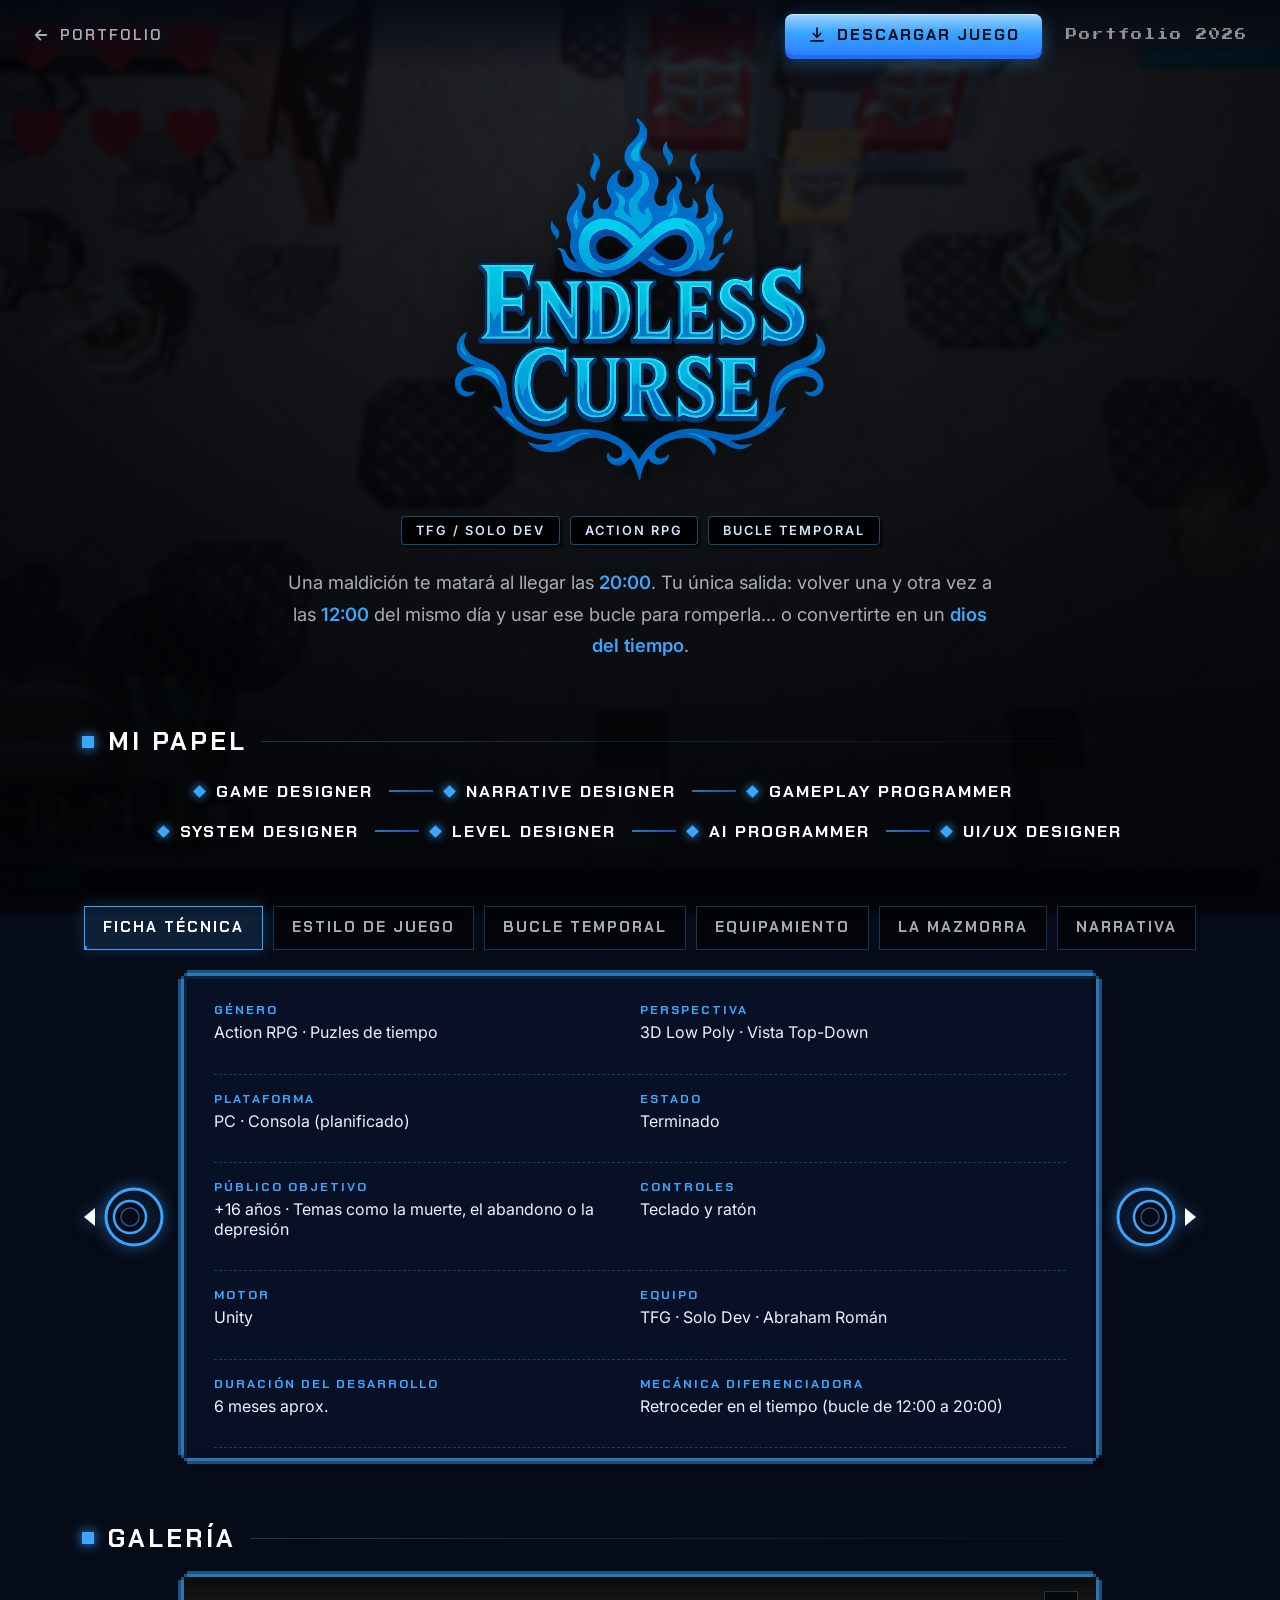
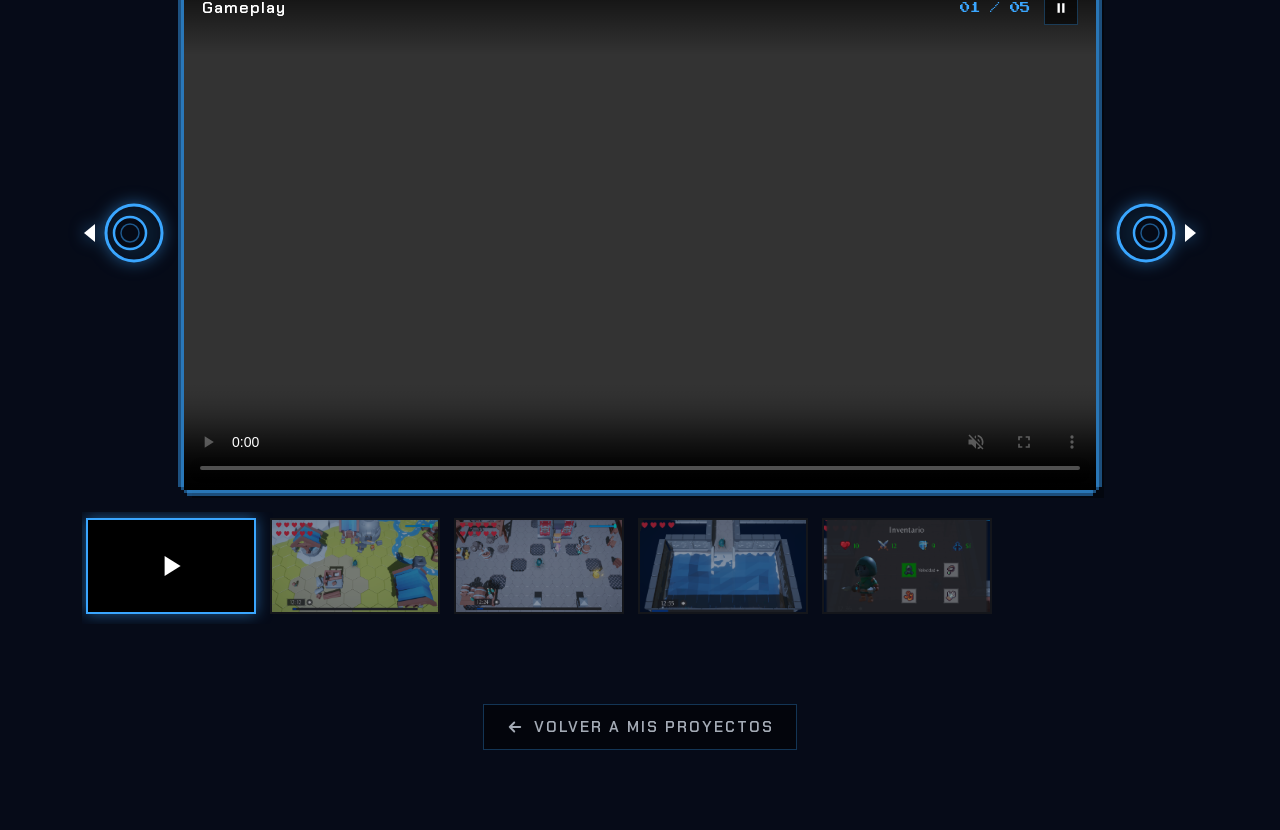
==== EndlessCurse/index.html @ 0d79c8d3 "Portfolio v1.0.0" ====
<!DOCTYPE html>
<html lang="es">

<head>
    <meta charset="UTF-8">
    <meta name="viewport" content="width=device-width, initial-scale=1.0">
    <title>Endless Curse — Abraham Román</title>
    <meta name="description" content="Endless Curse: Action RPG 3D low poly con un bucle temporal de 12:00 a 20:00. Ficha, jugabilidad, narrativa y galería.">
    <link rel="preconnect" href="https://fonts.googleapis.com">
    <link rel="preconnect" href="https://fonts.gstatic.com" crossorigin>
    <link
        href="https://fonts.googleapis.com/css2?family=Press+Start+2P&family=Inter:wght@400;600;700&family=Chakra+Petch:wght@400;500;600;700&display=swap"
        rel="stylesheet">
    <link rel="stylesheet" href="../css/juego.css">
    <style>
        /* The logo is square: keep it smaller than the wide logos of the other games */
        .game-logo {
            width: min(380px, 80%);
        }

        /* "Programación destacada" label inside the time loop slide */
        .highlight-badge {
            display: inline-block;
            margin-bottom: 14px;
            padding: 5px 12px;
            background: rgba(var(--accent-rgb), 0.14);
            border: 1px solid var(--accent);
            font-family: 'Press Start 2P', cursive;
            font-size: 0.6rem;
            letter-spacing: 1px;
            color: var(--accent);
        }

        /* Equipment cards: which mechanic each piece unlocks */
        .gear .stats {
            margin-top: 10px;
            font-family: 'Chakra Petch', sans-serif;
            font-size: 0.8rem;
            letter-spacing: 1px;
            color: var(--accent);
        }

        .info-slide .features.gear-list {
            grid-template-columns: repeat(auto-fit, minmax(220px, 1fr));
            margin-top: 0;
        }
    </style>
</head>

<!-- Per-game theme: blue (a bit darker than Yetilette's cyan) over deep navy tones (background image goes on .game-bg below) -->
<body style="--accent: #3aa6ff; --accent-2: #1f6bff; --accent-rgb: 58, 166, 255;
             --bg: #060b18; --shade-rgb: 4, 8, 18; --panel: rgba(10, 20, 42, 0.74);
             --text: #eaf2ff; --text-dim: rgba(234, 242, 255, 0.7);
             --tag-text: #cfe6ff; --stick-fill: #050a16;">

    <div class="game-bg" style="background-image: url('Mazmorra.png');" aria-hidden="true"></div>

    <nav class="game-topbar">
        <a class="back-link" href="../index.html#proyectos">
            <svg viewBox="0 0 24 24" fill="none" stroke="currentColor" stroke-width="2.5" stroke-linecap="round"
                stroke-linejoin="round" aria-hidden="true">
                <path d="M19 12H5M11 6l-6 6 6 6" />
            </svg>
            Portfolio
        </a>
        <div class="topbar-right">
            <!-- Direct .zip download from the public builds repo's release (tag endless-curse-v1.0.0) -->
            <a class="download-btn"
                href="https://github.com/AbYoGrE/Abyogre-Game-Builds/releases/download/endless-curse-v1.0.0/EndlessCurse.zip">
                <svg viewBox="0 0 24 24" aria-hidden="true">
                    <path d="M11 3h2v9.2l3.3-3.3 1.4 1.4L12 16l-5.7-5.7 1.4-1.4 3.3 3.3V3zM4 18h16v2H4z" />
                </svg>
                Descargar juego
            </a>
            <span class="portfolio-mark">Portfolio 2026</span>
        </div>
    </nav>

    <main class="game-page">

        <!-- ===== LOGO + TAGS ===== -->
        <header class="game-hero">
            <h1><img class="game-logo" src="img/logo.png" alt="Endless Curse"></h1>
            <div class="game-tags">
                <span class="game-tag">TFG / Solo Dev</span>
                <span class="game-tag">Action RPG</span>
                <span class="game-tag">Bucle temporal</span>
            </div>
            <p class="game-tagline">
                Una maldición te matará al llegar las <span class="hl">20:00</span>. Tu única salida: volver una y otra
                vez a las <span class="hl">12:00</span> del mismo día y usar ese bucle para romperla… o convertirte en
                un <span class="hl">dios del tiempo</span>.
            </p>
        </header>

        <!-- ===== MI PAPEL ===== -->
        <!-- TODO: cambia los títulos por tus roles reales en el proyecto -->
        <section class="game-section reveal" aria-labelledby="rolesTitle">
            <h2 class="section-title" id="rolesTitle">Mi papel</h2>
            <ul class="roles-chain">
                <li>Game Designer</li>
                <li>Narrative Designer</li>
                <li>Gameplay Programmer</li>
                <li>System Designer</li>
                <li>Level Designer</li>
                <li>AI Programmer</li>
                <li>UI/UX Designer</li>
            </ul>
        </section>

        <!-- ===== INFO SLIDER =====
             Each .info-slide is one page of the carousel; its tab is built from data-title.
             To add a section, add another <div class="info-slide" data-title="..."> -->
        <section class="game-section info-slider reveal" aria-label="Información del juego">
            <div class="slider-tabs" role="tablist"></div>

            <div class="slider-row">
                <button class="stick-btn left" type="button" aria-label="Sección anterior">
                    <svg viewBox="0 0 84 64" aria-hidden="true">
                        <path class="stick-arrow" d="M2 32 13 23v18z" />
                        <circle class="stick-base" cx="52" cy="32" r="28" />
                        <g class="stick-cap">
                            <circle cx="48" cy="32" r="16" />
                            <circle cx="48" cy="32" r="9" />
                        </g>
                    </svg>
                </button>

                <div class="slider-viewport">
                    <div class="slider-track">

                        <!-- FICHA TÉCNICA -->
                        <div class="info-slide" data-title="Ficha técnica">
                            <dl class="spec-list pixel-window">
                                <div class="spec">
                                    <dt>Género</dt>
                                    <dd>Action RPG · Puzles de tiempo</dd>
                                </div>
                                <div class="spec">
                                    <dt>Perspectiva</dt>
                                    <dd>3D Low Poly · Vista Top-Down</dd>
                                </div>
                                <div class="spec">
                                    <dt>Plataforma</dt>
                                    <dd>PC · Consola (planificado)</dd>
                                </div>
                                <div class="spec">
                                    <dt>Estado</dt>
                                    <dd>Terminado</dd>
                                </div>
                                <div class="spec">
                                    <dt>Público objetivo</dt>
                                    <dd>+16 años · Temas como la muerte, el abandono o la depresión</dd>
                                </div>
                                <div class="spec">
                                    <dt>Controles</dt>
                                    <dd>Teclado y ratón</dd>
                                </div>
                                <div class="spec">
                                    <dt>Motor</dt>
                                    <dd>Unity</dd>
                                </div>
                                <div class="spec">
                                    <dt>Equipo</dt>
                                    <dd>TFG · Solo Dev · Abraham Román</dd>
                                </div>
                                <div class="spec">
                                    <dt>Duración del desarrollo</dt>
                                    <dd>6 meses aprox.</dd>
                                </div>
                                <div class="spec">
                                    <dt>Mecánica diferenciadora</dt>
                                    <dd>Retroceder en el tiempo (bucle de 12:00 a 20:00)</dd>
                                </div>
                            </dl>
                        </div>

                        <!-- ESTILO DE JUEGO -->
                        <div class="info-slide" data-title="Estilo de juego">
                            <div class="text-block pixel-window">
                                <p>Un <span class="hl">RPG de acción</span> en tiempo real con cámara
                                    <span class="hl">top-down</span> y movimiento libre en todas direcciones. Exploras un
                                    <span class="hl">poblado</span> sin enemigos lleno de pistas y una
                                    <span class="hl">mazmorra</span>: las ruinas del antiguo castillo del reino.</p>
                                <p>El core loop: explora la mazmorra, choca con un bloqueo, vuelve al poblado a
                                    preguntar a los NPCs, retrocede en el tiempo si hace falta y consigue la
                                    <span class="hl">pieza de equipamiento</span> que te deja avanzar.</p>
                            </div>

                            <div class="features">
                                <article class="feature pixel-window">
                                    <h3><span>◆</span>Ataque y salto</h3>
                                    <p>El ataque daña a los enemigos en un área frontal y también activa palancas y
                                        mecanismos. El salto da acceso a plataformas y zonas elevadas.</p>
                                </article>
                                <article class="feature pixel-window">
                                    <h3><span>◆</span>Nigromancia</h3>
                                    <p>Al llegar al primer altar puedes invocar un no-muerto aliado que carga contra el
                                        enemigo más cercano. Cada altar sube su nivel y desbloquea nuevos tipos.</p>
                                </article>
                                <article class="feature pixel-window">
                                    <h3><span>◆</span>Enemigos</h3>
                                    <p>Cuerpo a cuerpo que te persiguen, magos que mantienen la distancia y voladores
                                        que solo son vulnerables al lanzarse en picado. Niveles del 1 al 5.</p>
                                </article>
                            </div>
                        </div>

                        <!-- BUCLE TEMPORAL (sistema destacado) -->
                        <div class="info-slide" data-title="Bucle temporal">
                            <div class="text-block pixel-window">
                                <span class="highlight-badge">Sistema destacado</span>
                                <p>Solo tienes de las <span class="hl">12:00 a las 20:00</span> para avanzar: si llega la
                                    hora, la maldición te mata. Con el artefacto puedes <span class="hl">retroceder</span>
                                    a las 12:00 cuando quieras, volviendo al punto de inicio pero
                                    <span class="hl">conservando</span> todo tu progreso, equipo y conocimiento.</p>
                                <p>El tiempo es a la vez tu enemigo y tu herramienta: hay salas que solo se resuelven a
                                    una <span class="hl">hora concreta</span>, y NPCs que solo te ayudan si los encuentras
                                    en el momento justo.</p>
                            </div>

                            <div class="features">
                                <article class="feature pixel-window">
                                    <h3><span>◆</span>Poblado vivo</h3>
                                    <p>15 NPCs con su propia rutina: se desplazan en tiempo real entre sus eventos y se
                                        reinician con cada bucle. Todos se dan pistas unos de otros.</p>
                                </article>
                                <article class="feature pixel-window">
                                    <h3><span>◆</span>Diario y bancos</h3>
                                    <p>Cada evento descubierto se apunta en el diario. En los bancos puedes esperar y
                                        saltar directamente a una hora entre las 13:00 y las 19:00.</p>
                                </article>
                                <article class="feature pixel-window">
                                    <h3><span>◆</span>Puzles de tiempo</h3>
                                    <p>Una pared que cae a las 18:00, el agua que baja, un gólem que despierta o una
                                        sombra que señala un botón: cada puzle depende de la hora del día.</p>
                                </article>
                            </div>
                        </div>

                        <!-- EQUIPAMIENTO -->
                        <div class="info-slide" data-title="Equipamiento">
                            <div class="features gear-list">
                                <article class="feature gear pixel-window">
                                    <h3><span>◆</span>Aerotúnica</h3>
                                    <p>Te vuelve mucho más ligero. Imprescindible para vencer a la cinta que te empuja
                                        en el camino turquesa.</p>
                                    <p class="stats">Velocidad + · Alcaldesa</p>
                                </article>
                                <article class="feature gear pixel-window">
                                    <h3><span>◆</span>Superbotas</h3>
                                    <p>Un gran impulso que te hace saltar más alto para alcanzar llaves y plataformas
                                        del camino púrpura.</p>
                                    <p class="stats">Salto + · Niño</p>
                                </article>
                                <article class="feature gear pixel-window">
                                    <h3><span>◆</span>Colgante canalizador</h3>
                                    <p>Absorbe energía y la libera en un dash que ignora la gravedad unas décimas: justo
                                        lo que necesitas para cruzar precipicios.</p>
                                    <p class="stats">Dash · Criada</p>
                                </article>
                                <article class="feature gear pixel-window">
                                    <h3><span>◆</span>Guantes psíquicos</h3>
                                    <p>Concentran la energía en un escudo frontal que bloquea ataques y resiste la
                                        ventisca del camino verde.</p>
                                    <p class="stats">Escudo · Anciano</p>
                                </article>
                            </div>
                        </div>

                        <!-- LA MAZMORRA -->
                        <div class="info-slide" data-title="La mazmorra">
                            <div class="text-block pixel-window">
                                <p>Las ruinas del antiguo castillo esconden <span class="hl">4 altares</span>. Desde el
                                    vestíbulo principal se abren <span class="hl">4 caminos</span> que puedes hacer en
                                    cualquier orden, cada uno con enemigos de distinta dificultad, un bloqueo que exige una
                                    pieza de equipamiento y un <span class="hl">puzle de tiempo</span>.</p>
                                <p>Balizas de teletransporte y rocas que se rompen como atajos evitan repetir recorridos
                                    tras cada bucle. Con los 4 altares se abre la <span class="hl">sala del trono</span> a
                                    las 19:00.</p>
                            </div>

                            <div class="features">
                                <article class="feature pixel-window">
                                    <h3><span>◆</span>Altares</h3>
                                    <p>Cada altar aumenta tu asimilación de la maldición: más estadísticas y una
                                        invocación más poderosa.</p>
                                </article>
                                <article class="feature pixel-window">
                                    <h3><span>◆</span>Boss final</h3>
                                    <p>Un combate en 4 fases contra ti mismo: duelo, trampas del escenario, invocaciones
                                        y bloqueo de tus propias mecánicas.</p>
                                </article>
                                <article class="feature pixel-window">
                                    <h3><span>◆</span>Power-ups</h3>
                                    <p>Los enemigos pueden soltar potenciadores temporales que duplican tu ataque o tu
                                        defensa durante unos segundos.</p>
                                </article>
                            </div>
                        </div>

                        <!-- NARRATIVA -->
                        <div class="info-slide" data-title="Narrativa">
                            <div class="text-block pixel-window">
                                <p>Un joven marginado encuentra un <span class="hl">artefacto</span> capaz de manipular el
                                    tiempo y empieza a usarlo en su propio beneficio. Pero un día, a las 20:00, su dueño
                                    aparece y lo castiga con una <span class="hl">maldición</span>: ahora solo puede volver a
                                    las 12:00, y si llegan las 20:00, morirá.</p>
                                <p>Una <span class="hl">voz misteriosa</span> promete ayudarle a romperla superando las
                                    ruinas del castillo… hasta que en la sala del trono descubre que esa voz es
                                    <span class="hl">él mismo, del futuro</span>, atrapado en una paradoja que convierte a
                                    cada versión en un dios del tiempo. Al final, la decisión es tuya: continuar el ciclo
                                    o <span class="hl">romper el artefacto</span>.</p>
                            </div>
                        </div>

                    </div>
                </div>

                <button class="stick-btn right" type="button" aria-label="Sección siguiente">
                    <svg viewBox="0 0 84 64" aria-hidden="true">
                        <path class="stick-arrow" d="M2 32 13 23v18z" />
                        <circle class="stick-base" cx="52" cy="32" r="28" />
                        <g class="stick-cap">
                            <circle cx="48" cy="32" r="16" />
                            <circle cx="48" cy="32" r="9" />
                        </g>
                    </svg>
                </button>
            </div>
        </section>

        <!-- ===== GALERÍA =====
             Para añadir fotos, gifs o vídeos, añade otro <li> a la lista .gallery-thumbs:
             <li><button data-src="img/archivo.gif" data-caption="Texto que aparece abajo"></button></li> -->
        <section class="game-section gallery reveal" aria-labelledby="galleryTitle">
            <h2 class="section-title" id="galleryTitle">Galería</h2>

            <div class="gallery-stage-row">
                <button class="stick-btn left" type="button" aria-label="Anterior">
                    <svg viewBox="0 0 84 64" aria-hidden="true">
                        <path class="stick-arrow" d="M2 32 13 23v18z" />
                        <circle class="stick-base" cx="52" cy="32" r="28" />
                        <g class="stick-cap">
                            <circle cx="48" cy="32" r="16" />
                            <circle cx="48" cy="32" r="9" />
                        </g>
                    </svg>
                </button>

                <div class="gallery-stage pixel-window">
                    <div class="gallery-hud">
                        <span class="gallery-caption"></span>
                        <span class="gallery-counter"></span>
                        <button class="gallery-toggle" type="button"></button>
                    </div>
                    <div class="gallery-progress"></div>
                </div>

                <button class="stick-btn right" type="button" aria-label="Siguiente">
                    <svg viewBox="0 0 84 64" aria-hidden="true">
                        <path class="stick-arrow" d="M2 32 13 23v18z" />
                        <circle class="stick-base" cx="52" cy="32" r="28" />
                        <g class="stick-cap">
                            <circle cx="48" cy="32" r="16" />
                            <circle cx="48" cy="32" r="9" />
                        </g>
                    </svg>
                </button>
            </div>

            <ul class="gallery-thumbs">
                <li><button type="button" data-src="EndlessCurse_Gameplay.mp4" data-caption="Gameplay"></button></li>
                <li><button type="button" data-src="Poblado.png" data-caption="El poblado"></button></li>
                <li><button type="button" data-src="Mazmorra.png" data-caption="La mazmorra"></button></li>
                <li><button type="button" data-src="Agua.png" data-caption="Puzle de tiempo: la sala del agua"></button></li>
                <li><button type="button" data-src="Inventario.png" data-caption="Inventario y equipamiento"></button></li>
            </ul>
        </section>

        <footer class="game-footer">
            <a class="back-link" href="../index.html#proyectos">
                <svg viewBox="0 0 24 24" fill="none" stroke="currentColor" stroke-width="2.5" stroke-linecap="round"
                    stroke-linejoin="round" aria-hidden="true">
                    <path d="M19 12H5M11 6l-6 6 6 6" />
                </svg>
                Volver a Mis Proyectos
            </a>
        </footer>
    </main>

    <script src="../js/juego.js"></script>
</body>

</html>
---- css/juego.css ----
/* =========================================================
   GAME PAGE TEMPLATE (shared by every game page)
   Each page sets its own colours on <body> and its background on .game-bg:
     <body style="--accent: #ff5fc8; --accent-2: #b44dff; --accent-rgb: 255, 95, 200;">
   Optionally also the dark base tones (--bg, --shade-rgb, --panel, --text, --text-dim, --tag-text, --stick-fill).
     <div class="game-bg" style="background-image: url('img/fondo.png');"></div>
   ========================================================= */

*,
*::before,
*::after {
    margin: 0;
    padding: 0;
    box-sizing: border-box;
}

html {
    scroll-behavior: smooth;
}

body {
    --accent: #8fe9ff;
    --accent-2: #5ee7b5;
    --accent-rgb: 143, 233, 255;
    --panel: rgba(16, 10, 30, 0.72);
    --text: #ece4f5;
    --text-dim: rgba(236, 228, 245, 0.7);
    --bg: #0c0816;
    --shade-rgb: 8, 4, 16;
    --tag-text: #f3d6ff;
    --stick-fill: #0a0614;
    --line: rgba(var(--accent-rgb), 0.3);

    min-height: 100vh;
    font-family: 'Inter', sans-serif;
    color: var(--text);
    background: var(--bg);
    overflow-x: hidden;
}

img,
video {
    max-width: 100%;
}

/* ===== Darkened background image (fixed, behind everything) ===== */
.game-bg {
    position: fixed;
    inset: 0;
    z-index: -2;
    background-position: center;
    background-size: cover;
    background-repeat: no-repeat;
    filter: brightness(0.3) saturate(0.9) blur(2px);
    transform: scale(1.03); /* hide the blurred edges */
}

.game-bg::after {
    content: '';
    position: absolute;
    inset: 0;
    background:
        radial-gradient(ellipse at 50% 20%, transparent 0%, rgba(var(--shade-rgb), 0.55) 70%),
        linear-gradient(180deg, rgba(var(--shade-rgb), 0.2) 0%, rgba(var(--shade-rgb), 0.85) 100%);
}

/* ===== Top bar ===== */
.game-topbar {
    position: sticky;
    top: 0;
    z-index: 10;
    display: flex;
    align-items: center;
    justify-content: space-between;
    padding: 14px 32px;
    background: linear-gradient(180deg, rgba(var(--shade-rgb), 0.85), transparent);
}

.back-link {
    display: inline-flex;
    align-items: center;
    gap: 10px;
    font-family: 'Chakra Petch', sans-serif;
    font-weight: 600;
    font-size: 0.95rem;
    letter-spacing: 2px;
    text-transform: uppercase;
    text-decoration: none;
    color: var(--text-dim);
    transition: color 0.2s ease;
}

.back-link svg {
    width: 18px;
    height: 18px;
    transition: transform 0.2s ease;
}

.back-link:hover {
    color: var(--accent);
}

.back-link:hover svg {
    transform: translateX(-4px);
}

.game-topbar .portfolio-mark {
    font-family: 'Press Start 2P', cursive;
    font-size: 0.7rem;
    letter-spacing: 2px;
    color: rgba(255, 255, 255, 0.55);
}

.topbar-right {
    display: flex;
    align-items: center;
    gap: 24px;
}

/* "Descargar juego": same style as the portfolio's "Descargar CV", in the game's accent colours */
.download-btn {
    display: inline-flex;
    align-items: center;
    gap: 10px;
    padding: 10px 22px;
    border-radius: 8px;
    background: linear-gradient(180deg, #ffffff -40%, var(--accent) 45%, var(--accent-2) 130%);
    color: var(--bg);
    font-family: 'Chakra Petch', sans-serif;
    font-size: 1rem;
    font-weight: 700;
    letter-spacing: 2px;
    text-transform: uppercase;
    text-decoration: none;
    cursor: pointer;
    box-shadow:
        0 4px 0 var(--accent-2),
        0 6px 18px rgba(var(--accent-rgb), 0.4),
        inset 0 1px 0 rgba(255, 255, 255, 0.4);
    transition: transform 0.15s ease, box-shadow 0.15s ease;
}

.download-btn svg {
    width: 20px;
    height: 20px;
    fill: currentColor;
}

.download-btn:hover {
    transform: translateY(-2px);
    box-shadow:
        0 6px 0 var(--accent-2),
        0 10px 26px rgba(var(--accent-rgb), 0.55),
        inset 0 1px 0 rgba(255, 255, 255, 0.45);
}

.download-btn:active {
    transform: translateY(3px);
    box-shadow:
        0 1px 0 var(--accent-2),
        0 2px 8px rgba(var(--accent-rgb), 0.3),
        inset 0 1px 0 rgba(255, 255, 255, 0.3);
}

.download-btn:focus-visible {
    outline: 2px solid var(--accent);
    outline-offset: 4px;
}

/* ===== Layout ===== */
.game-page {
    max-width: 1180px;
    margin: 0 auto;
    padding: 20px 32px 80px;
}

.game-section {
    margin-top: 64px;
}

.section-title {
    display: flex;
    align-items: center;
    gap: 14px;
    margin-bottom: 22px;
    font-family: 'Chakra Petch', sans-serif;
    font-size: 1.6rem;
    font-weight: 700;
    letter-spacing: 3px;
    text-transform: uppercase;
    color: #fff;
}

/* Small pixel square before every title */
.section-title::before {
    content: '';
    width: 12px;
    height: 12px;
    flex-shrink: 0;
    background: var(--accent);
    box-shadow: 0 0 12px var(--accent);
}

.section-title::after {
    content: '';
    flex: 1;
    height: 1px;
    background: linear-gradient(90deg, var(--line), transparent);
}

/* ===== Hero: logo + tags + tagline ===== */
.game-hero {
    display: flex;
    flex-direction: column;
    align-items: center;
    text-align: center;
    padding-top: 24px;
}

.game-logo {
    width: min(620px, 100%);
    height: auto;
    filter: drop-shadow(0 6px 24px rgba(0, 0, 0, 0.7));
}

.game-tags {
    display: flex;
    flex-wrap: wrap;
    justify-content: center;
    gap: 10px;
    margin-top: 22px;
}

.game-tag {
    padding: 6px 14px;
    background: #000;
    border: 1px solid rgba(var(--accent-rgb), 0.45);
    border-radius: 4px;
    font-size: 0.8rem;
    font-weight: 600;
    letter-spacing: 2px;
    text-transform: uppercase;
    color: var(--tag-text);
    box-shadow: 3px 3px 0 rgba(0, 0, 0, 0.5);
}

.game-tag--dev {
    background: #5c0f1c;
    border-color: rgba(255, 110, 130, 0.45);
    color: #ffd9de;
}

/* Award badge, on its own row under the tags */
.game-award {
    display: flex;
    justify-content: center;
    margin-top: 12px;
}

.game-tag--award {
    display: inline-flex;
    align-items: center;
    gap: 8px;
    background: linear-gradient(180deg, #ffe27a 0%, #e0a92a 100%);
    border-color: #fff1b8;
    color: #3a2600;
    box-shadow: 3px 3px 0 rgba(0, 0, 0, 0.5), 0 0 18px rgba(255, 210, 90, 0.35);
}

.game-tagline {
    max-width: 720px;
    margin-top: 22px;
    font-size: 1.15rem;
    line-height: 1.7;
    color: var(--text-dim);
}

/* Highlighted words inside any text */
.hl {
    color: var(--accent);
    font-weight: 600;
}

/* ===== Retro pixel windows (same look as the portfolio) ===== */
.pixel-window {
    --px: 3px;
    --bc: rgba(var(--accent-rgb), 0.45);
    --pixel-border:
        0 calc(-1 * var(--px)) 0 0 var(--bc),
        0 var(--px) 0 0 var(--bc),
        calc(-1 * var(--px)) 0 0 0 var(--bc),
        var(--px) 0 0 0 var(--bc),
        0 calc(-3 * var(--px)) 0 calc(-1 * var(--px)) var(--bc),
        0 calc(3 * var(--px)) 0 calc(-1 * var(--px)) var(--bc),
        calc(-3 * var(--px)) 0 0 calc(-1 * var(--px)) var(--bc),
        calc(3 * var(--px)) 0 0 calc(-1 * var(--px)) var(--bc);
    --bevel: inset 3px 3px 0 rgba(255, 255, 255, 0.06), inset -3px -3px 0 rgba(0, 0, 0, 0.3);
    --drop: 8px 8px 0 0 rgba(0, 0, 0, 0.35);
    --glow-extra: 0 0 0 transparent;
    background: var(--panel);
    box-shadow: var(--bevel), var(--pixel-border), var(--drop), var(--glow-extra);
    backdrop-filter: blur(6px);
    transition: box-shadow 0.2s ease;
}

.pixel-window:hover {
    --bc: rgba(var(--accent-rgb), 0.85);
    --glow-extra: 0 0 24px rgba(var(--accent-rgb), 0.2);
}

.text-block {
    padding: 26px 30px;
    font-size: 1rem;
    line-height: 1.8;
    color: var(--text-dim);
}

.text-block p + p {
    margin-top: 14px;
}

/* ===== My roles: names joined by nodes and lines ===== */
.roles-chain {
    display: flex;
    flex-wrap: wrap;
    justify-content: center;
    align-items: center;
    row-gap: 18px;
    list-style: none;
}

.roles-chain li {
    display: flex;
    align-items: center;
    gap: 12px;
    font-family: 'Chakra Petch', sans-serif;
    font-size: 1.05rem;
    font-weight: 700;
    letter-spacing: 2px;
    text-transform: uppercase;
    white-space: nowrap;
    color: #fff;
}

/* Diamond node before each role */
.roles-chain li::before {
    content: '';
    width: 9px;
    height: 9px;
    flex-shrink: 0;
    transform: rotate(45deg);
    background: var(--accent);
    box-shadow: 0 0 10px var(--accent);
}

/* Line linking to the next role */
.roles-chain li:not(:last-child)::after {
    content: '';
    width: 44px;
    height: 2px;
    margin: 0 12px 0 4px;
    background: linear-gradient(90deg, var(--accent), var(--accent-2));
    opacity: 0.7;
}

/* Last role of a wrapped row: hide its line but keep the space, so nothing reflows */
.roles-chain li.row-end::after {
    visibility: hidden;
}

/* ===== Tech sheet ===== */
.spec-list {
    display: grid;
    grid-template-columns: repeat(2, minmax(0, 1fr));
    padding: 10px 30px;
}

.spec {
    display: flex;
    flex-direction: column;
    gap: 4px;
    padding: 16px 0;
    border-bottom: 1px dashed var(--line);
}

.spec:nth-child(odd) {
    padding-right: 24px;
}

.spec dt {
    font-family: 'Chakra Petch', sans-serif;
    font-size: 0.78rem;
    font-weight: 700;
    letter-spacing: 2px;
    text-transform: uppercase;
    color: var(--accent);
}

.spec dd {
    font-size: 1rem;
    color: var(--text);
}

/* Red highlight, e.g. "Aún en desarrollo" */
.spec dd.status-dev {
    color: #ff5c73;
    font-weight: 600;
}

/* Field still to be filled in */
.spec dd.todo {
    color: rgba(255, 255, 255, 0.35);
    font-style: italic;
}

/* ===== Feature cards (gameplay pillars) ===== */
.features {
    display: grid;
    grid-template-columns: repeat(auto-fit, minmax(250px, 1fr));
    gap: 26px;
    margin-top: 28px;
}

.feature {
    padding: 22px 24px;
}

.feature h3 {
    font-family: 'Chakra Petch', sans-serif;
    font-size: 1.05rem;
    font-weight: 700;
    letter-spacing: 1px;
    color: #fff;
}

.feature h3 span {
    color: var(--accent);
    margin-right: 6px;
}

.feature p {
    margin-top: 8px;
    font-size: 0.95rem;
    line-height: 1.65;
    color: var(--text-dim);
}

/* ===== Info slider (Ficha técnica, Estilo de juego, Narrativa...) ===== */
.slider-tabs {
    display: flex;
    flex-wrap: wrap;
    justify-content: center;
    gap: 10px;
    margin-bottom: 26px;
}

.slider-tab {
    position: relative;
    padding: 10px 18px 12px;
    background: rgba(0, 0, 0, 0.55);
    border: 1px solid var(--line);
    font-family: 'Chakra Petch', sans-serif;
    font-size: 0.95rem;
    font-weight: 700;
    letter-spacing: 2px;
    text-transform: uppercase;
    color: var(--text-dim);
    cursor: pointer;
    overflow: hidden;
    transition: color 0.2s ease, border-color 0.2s ease, background 0.2s ease, box-shadow 0.2s ease;
}

.slider-tab:hover {
    color: #fff;
}

.slider-tab.active {
    color: #fff;
    border-color: var(--accent);
    background: rgba(var(--accent-rgb), 0.14);
    box-shadow: 0 0 16px rgba(var(--accent-rgb), 0.25);
}

/* Time left before the next automatic slide */
.tab-progress {
    position: absolute;
    left: 0;
    bottom: 0;
    height: 3px;
    width: 0;
    background: linear-gradient(90deg, var(--accent), var(--accent-2));
}

.slider-row {
    display: flex;
    align-items: center;
    gap: 18px;
}

/* Padding leaves room for the pixel borders and drop shadows of the windows */
.slider-viewport {
    flex: 1;
    min-width: 0;
    overflow: hidden;
    padding: 14px;
    margin: -14px;
}

.slider-track {
    --slide-gap: 40px;
    display: flex;
    gap: var(--slide-gap);
    transition: transform 0.6s cubic-bezier(0.65, 0, 0.35, 1);
}

/* Every slide is as tall as the tallest one, so the page doesn't jump */
.info-slide {
    flex: 0 0 100%;
    display: flex;
    flex-direction: column;
    transition: opacity 0.6s ease;
}

.info-slide:not(.active) {
    opacity: 0.25;
}

.info-slide > .pixel-window:only-child {
    flex: 1;
}

.info-slide .features {
    flex: 1;
}

/* ===== Gallery ===== */
.gallery-stage-row {
    display: flex;
    align-items: center;
    gap: 18px;
}

.gallery-stage {
    position: relative;
    flex: 1;
    min-width: 0;
    aspect-ratio: 16 / 9;
    background: #000;
    overflow: hidden;
}

.gallery-stage img,
.gallery-stage video {
    position: absolute;
    inset: 0;
    width: 100%;
    height: 100%;
    object-fit: contain;
    animation: stage-in 0.35s ease;
}

@keyframes stage-in {
    from {
        opacity: 0;
    }

    to {
        opacity: 1;
    }
}

/* Caption + autoplay progress on top of the stage */
.gallery-hud {
    position: absolute;
    left: 0;
    right: 0;
    bottom: 0;
    z-index: 2;
    display: flex;
    align-items: center;
    gap: 14px;
    padding: 30px 18px 14px;
    background: linear-gradient(180deg, transparent, rgba(0, 0, 0, 0.8));
    pointer-events: none;
}

.gallery-caption {
    flex: 1;
    font-family: 'Chakra Petch', sans-serif;
    font-weight: 600;
    letter-spacing: 1px;
    color: #fff;
}

.gallery-counter {
    font-family: 'Press Start 2P', cursive;
    font-size: 0.65rem;
    color: var(--accent);
}

.gallery-toggle {
    pointer-events: auto;
    display: grid;
    place-items: center;
    width: 34px;
    height: 34px;
    background: rgba(0, 0, 0, 0.6);
    border: 1px solid var(--line);
    color: #fff;
    cursor: pointer;
}

.gallery-toggle svg {
    width: 14px;
    height: 14px;
    fill: currentColor;
}

.gallery-toggle:hover {
    border-color: var(--accent);
    color: var(--accent);
}

.gallery-progress {
    position: absolute;
    left: 0;
    bottom: 0;
    z-index: 3;
    height: 3px;
    width: 0;
    background: linear-gradient(90deg, var(--accent), var(--accent-2));
    box-shadow: 0 0 8px var(--accent);
}

/* Videos: HUD moves to the top so it doesn't cover the native controls */
.gallery-stage.is-video .gallery-hud {
    top: 0;
    bottom: auto;
    padding: 14px 18px 30px;
    background: linear-gradient(0deg, transparent, rgba(0, 0, 0, 0.8));
}

/* Thumbnails (add items in the HTML list; the JS reads them) */
.gallery-thumbs {
    display: flex;
    gap: 14px;
    margin-top: 22px;
    padding: 6px 4px 10px;
    list-style: none;
    overflow-x: auto;
    scroll-snap-type: x mandatory;
    scrollbar-width: thin;
    scrollbar-color: var(--accent) transparent;
}

.gallery-thumbs li {
    flex: 0 0 170px;
    scroll-snap-align: start;
}

.gallery-thumbs button {
    position: relative;
    display: block;
    width: 100%;
    aspect-ratio: 16 / 9;
    padding: 0;
    background: #000;
    border: 2px solid rgba(255, 255, 255, 0.12);
    cursor: pointer;
    overflow: hidden;
    opacity: 0.6;
    transition: opacity 0.2s ease, border-color 0.2s ease, transform 0.2s ease;
}

.gallery-thumbs img,
.gallery-thumbs video {
    width: 100%;
    height: 100%;
    object-fit: cover;
    pointer-events: none;
}

.gallery-thumbs button:hover {
    opacity: 1;
    transform: translateY(-2px);
}

.gallery-thumbs button.active {
    opacity: 1;
    border-color: var(--accent);
    box-shadow: 0 0 14px rgba(var(--accent-rgb), 0.5);
}

/* Play badge on video thumbnails */
.gallery-thumbs button[data-type="video"]::after {
    content: '';
    position: absolute;
    left: 50%;
    top: 50%;
    width: 0;
    height: 0;
    transform: translate(-40%, -50%);
    border-left: 16px solid #fff;
    border-top: 10px solid transparent;
    border-bottom: 10px solid transparent;
    filter: drop-shadow(0 0 4px rgba(0, 0, 0, 0.8));
}

/* ===== Joystick buttons (same as the portfolio's cover) ===== */
.stick-btn {
    flex-shrink: 0;
    width: 84px;
    height: 64px;
    padding: 0;
    border: none;
    background: none;
    cursor: pointer;
    filter: drop-shadow(0 0 8px rgba(var(--accent-rgb), 0.55));
    transition: filter 0.2s ease, transform 0.2s ease;
}

.stick-btn svg {
    width: 100%;
    height: 100%;
    overflow: visible;
}

.stick-btn.right svg {
    transform: scaleX(-1);
}

.stick-base {
    fill: rgba(var(--shade-rgb), 0.75);
    stroke: var(--accent);
    stroke-width: 3;
}

.stick-cap {
    transition: transform 0.18s cubic-bezier(0.34, 1.56, 0.64, 1);
}

.stick-cap circle:first-child {
    fill: var(--stick-fill);
    stroke: var(--accent);
    stroke-width: 2.5;
}

.stick-cap circle:last-child {
    fill: none;
    stroke: rgba(var(--accent-rgb), 0.5);
    stroke-width: 1.5;
}

.stick-arrow {
    fill: #fff;
    transition: transform 0.18s ease;
}

.stick-btn:hover {
    filter: drop-shadow(0 0 14px rgba(var(--accent-rgb), 0.9));
    transform: scale(1.06);
}

.stick-btn:hover .stick-cap {
    transform: translateX(-3px);
}

.stick-btn.pushed .stick-cap {
    transform: translateX(-9px);
}

.stick-btn.pushed .stick-arrow {
    transform: translateX(-3px);
}

/* ===== Footer ===== */
.game-footer {
    margin-top: 80px;
    text-align: center;
}

.game-footer .back-link {
    padding: 12px 22px;
    border: 1px solid var(--line);
    background: rgba(0, 0, 0, 0.5);
}

/* ===== Scroll reveal ===== */
.reveal {
    opacity: 0;
    transform: translateY(24px);
    transition: opacity 0.6s ease, transform 0.6s ease;
}

.reveal.visible {
    opacity: 1;
    transform: none;
}

@media (prefers-reduced-motion: reduce) {
    .reveal {
        opacity: 1;
        transform: none;
        transition: none;
    }
}

/* ===== Responsive ===== */
@media (max-width: 800px) {
    .game-topbar {
        padding: 12px 18px;
    }

    .game-page {
        padding: 12px 18px 60px;
    }

    .section-title {
        font-size: 1.25rem;
    }

    .spec-list {
        grid-template-columns: minmax(0, 1fr);
        padding: 6px 20px;
    }

    .spec:nth-child(odd) {
        padding-right: 0;
    }

    .text-block {
        padding: 20px;
    }

    /* Joysticks move under the stage / slides on narrow screens */
    .gallery-stage-row,
    .slider-row {
        flex-wrap: wrap;
        justify-content: center;
    }

    .gallery-stage,
    .slider-viewport {
        flex-basis: 100%;
        order: -1;
    }

    .slider-tab {
        padding: 8px 12px 10px;
        font-size: 0.8rem;
        letter-spacing: 1px;
    }

    .gallery-thumbs li {
        flex-basis: 130px;
    }

    .game-topbar .portfolio-mark {
        display: none;
    }

    .download-btn {
        padding: 8px 14px;
        font-size: 0.85rem;
        letter-spacing: 1px;
    }
}
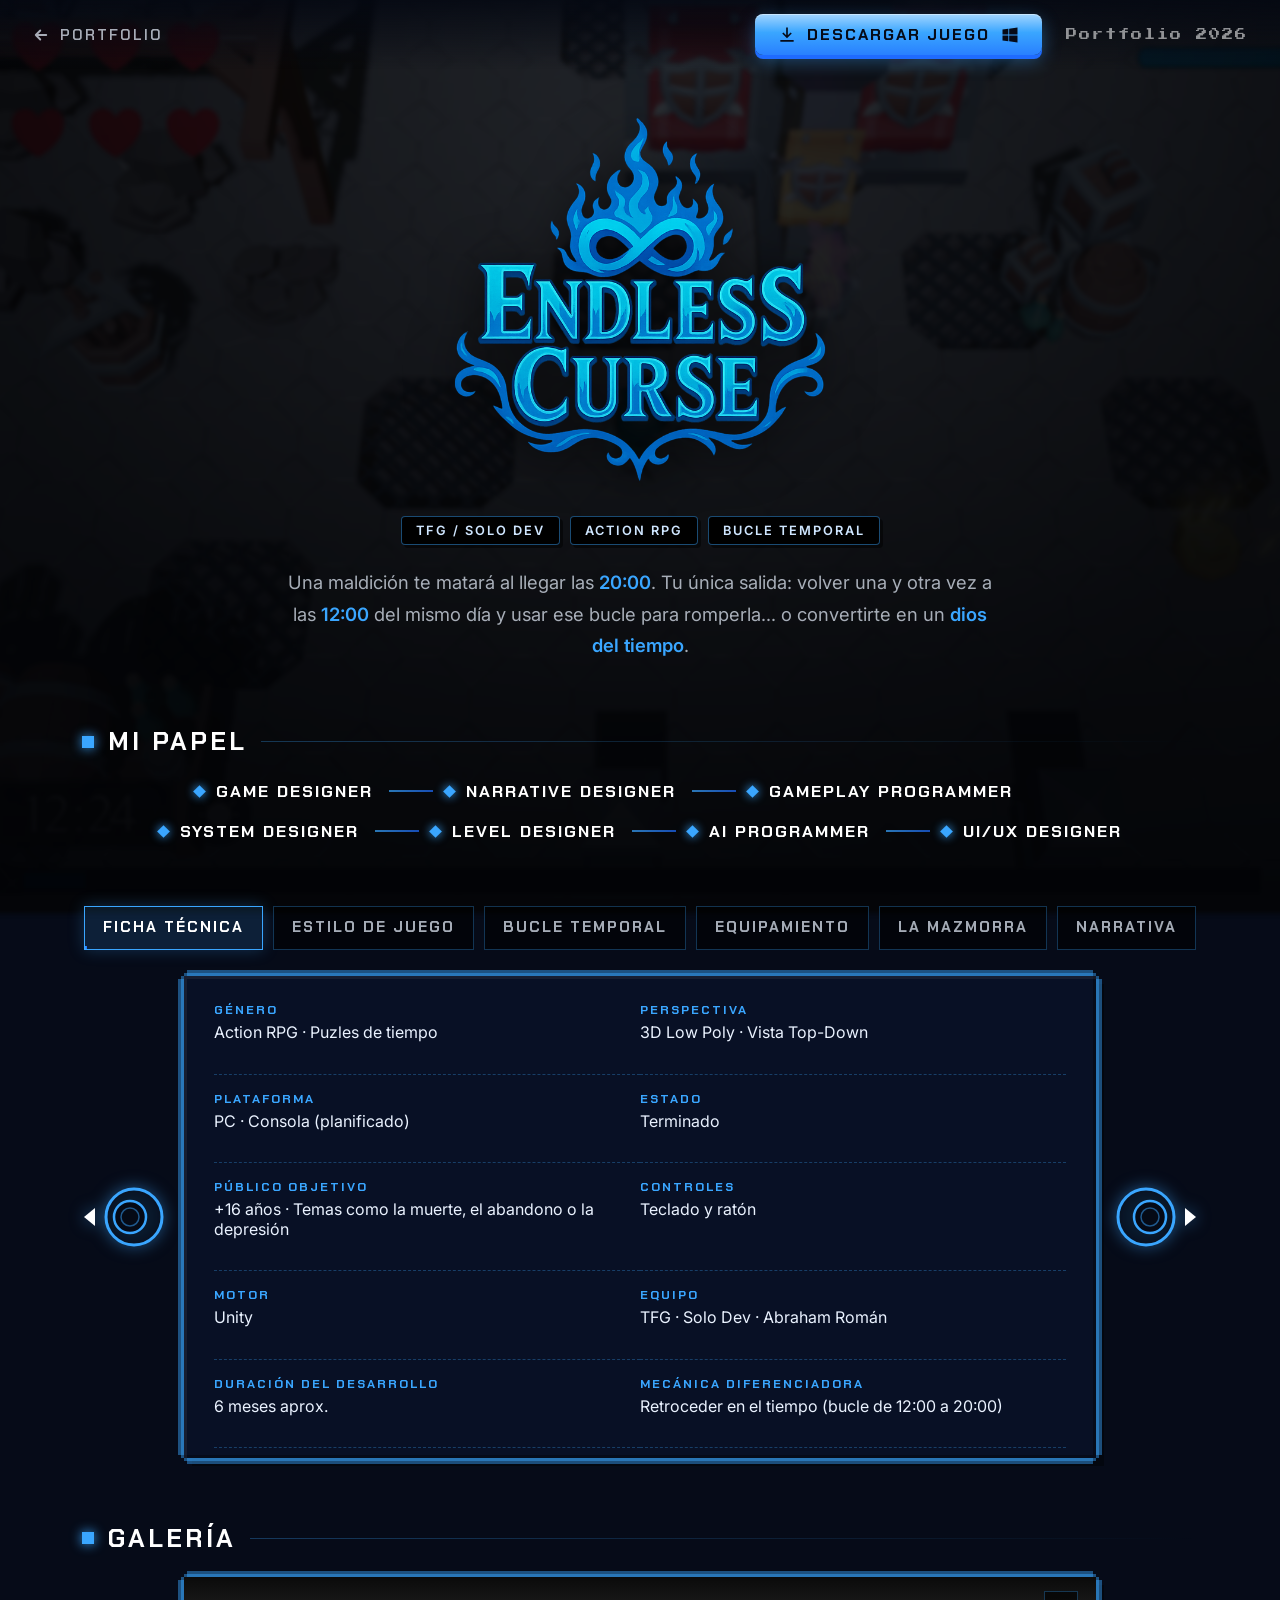
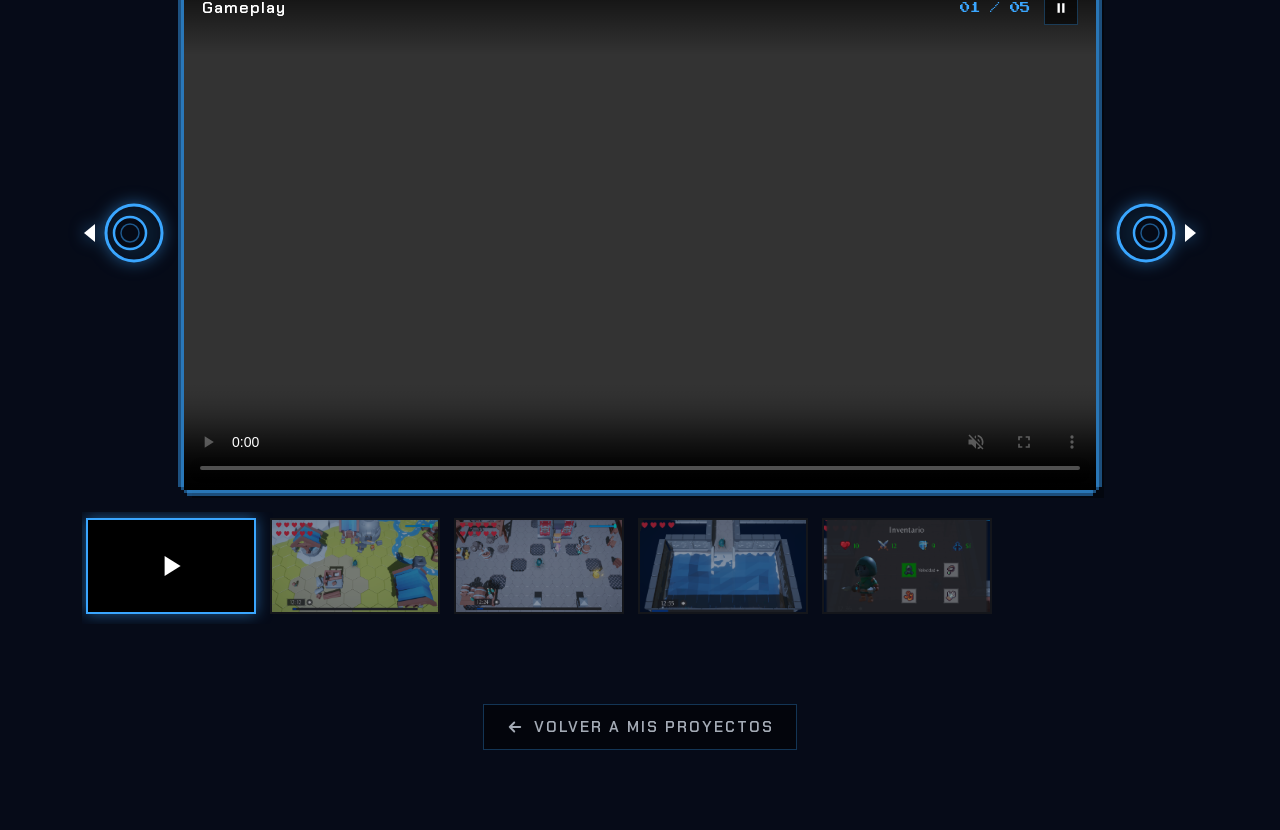
==== commit 76bc4a57: "Cambios a los botones" ====
--- a/EndlessCurse/index.html
+++ b/EndlessCurse/index.html
@@ -71,6 +71,9 @@
                     <path d="M11 3h2v9.2l3.3-3.3 1.4 1.4L12 16l-5.7-5.7 1.4-1.4 3.3 3.3V3zM4 18h16v2H4z" />
                 </svg>
                 Descargar juego
+                <svg class="os-icon" viewBox="0 0 24 24" aria-label="Windows" role="img">
+                    <path d="M3 5.5 10 4.5v7H3zm8-1.1L21 3v8.5H11zM3 12.5h7v7L3 18.5zm8 0h10V21l-10-1.4z" />
+                </svg>
             </a>
             <span class="portfolio-mark">Portfolio 2026</span>
         </div>
